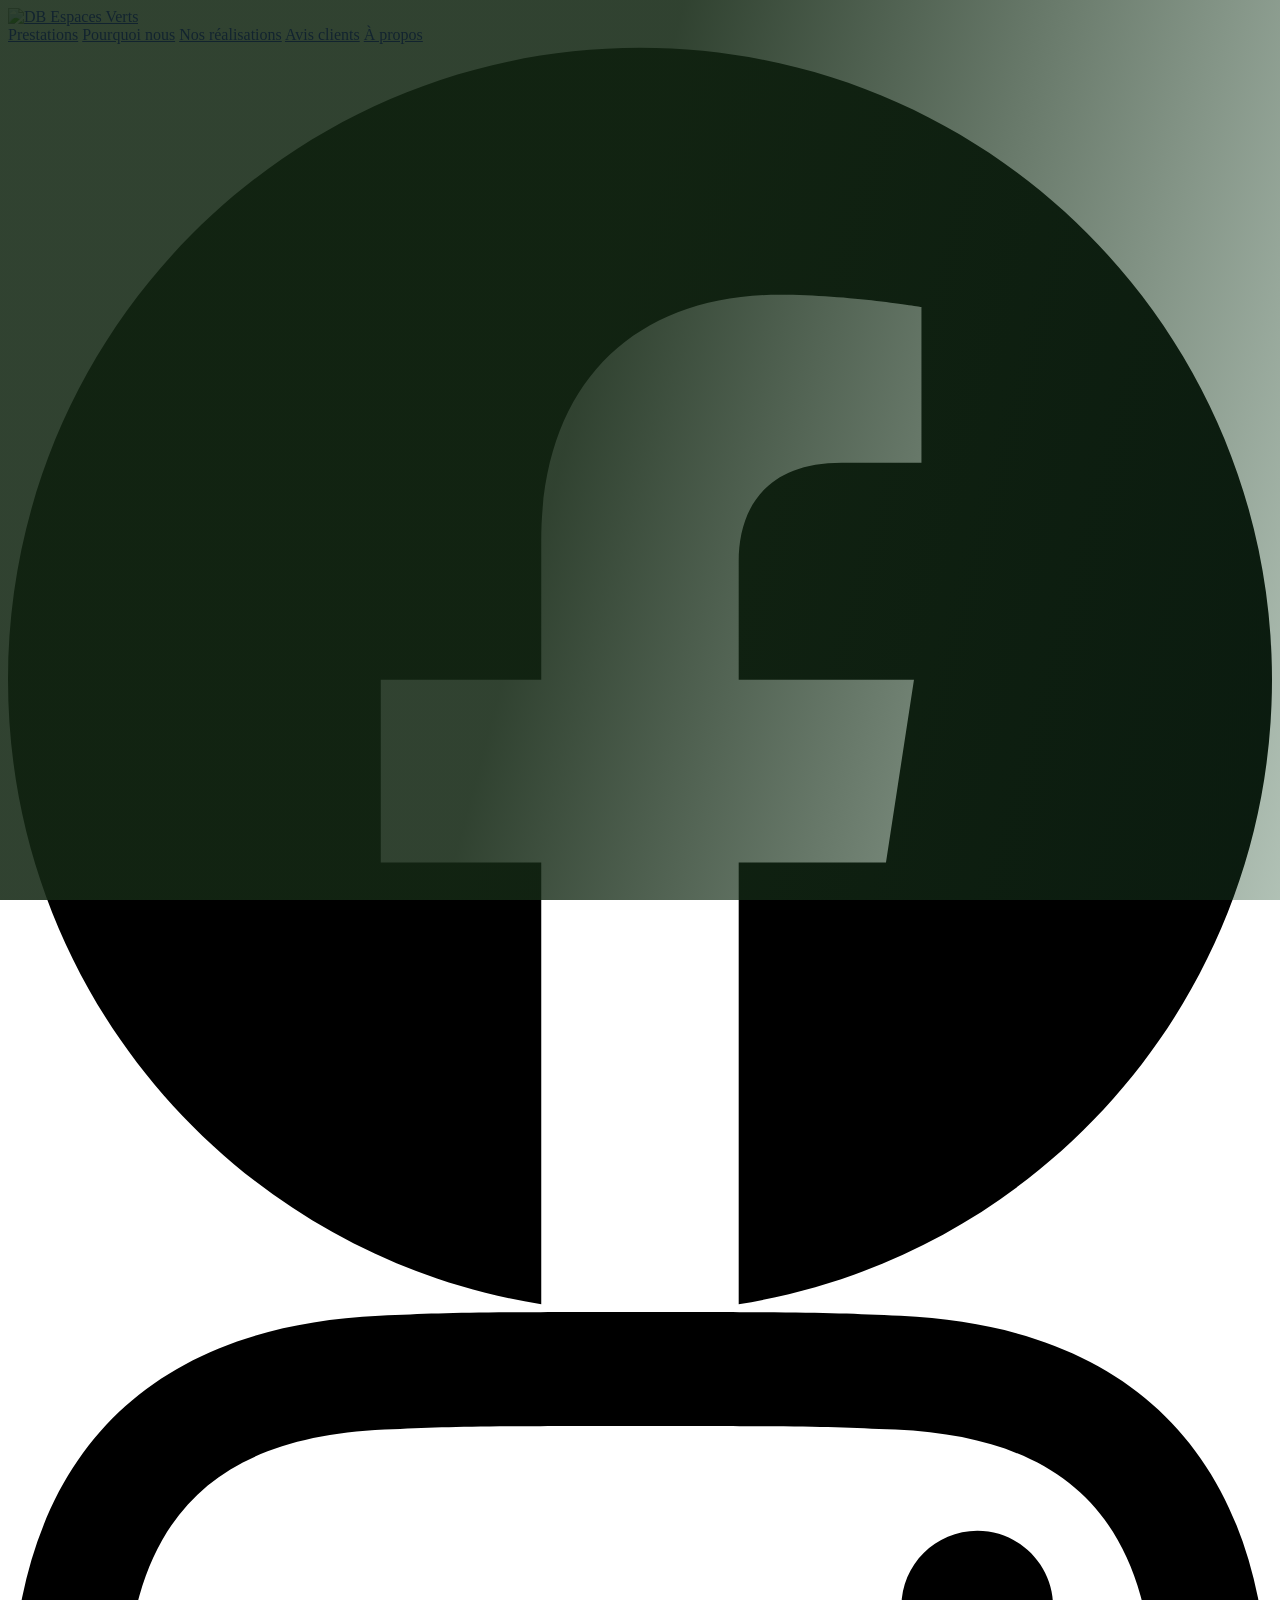
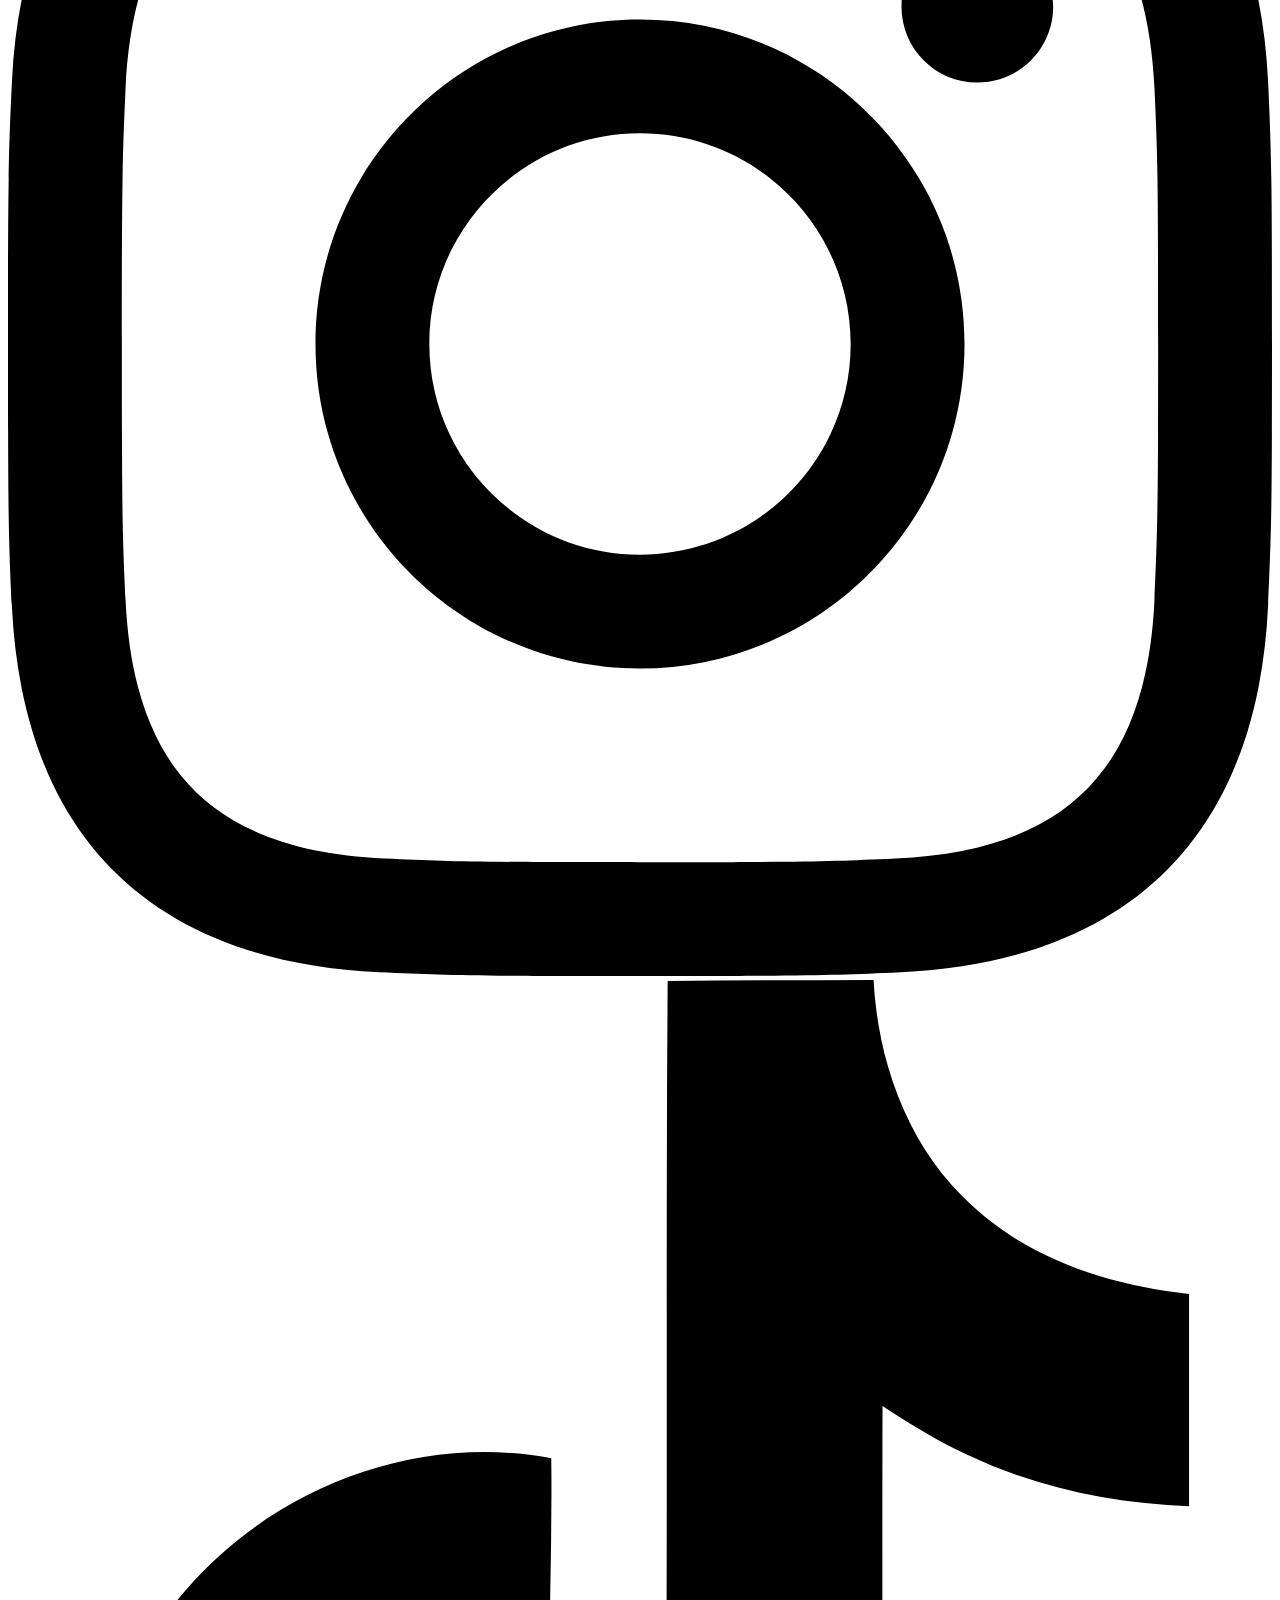
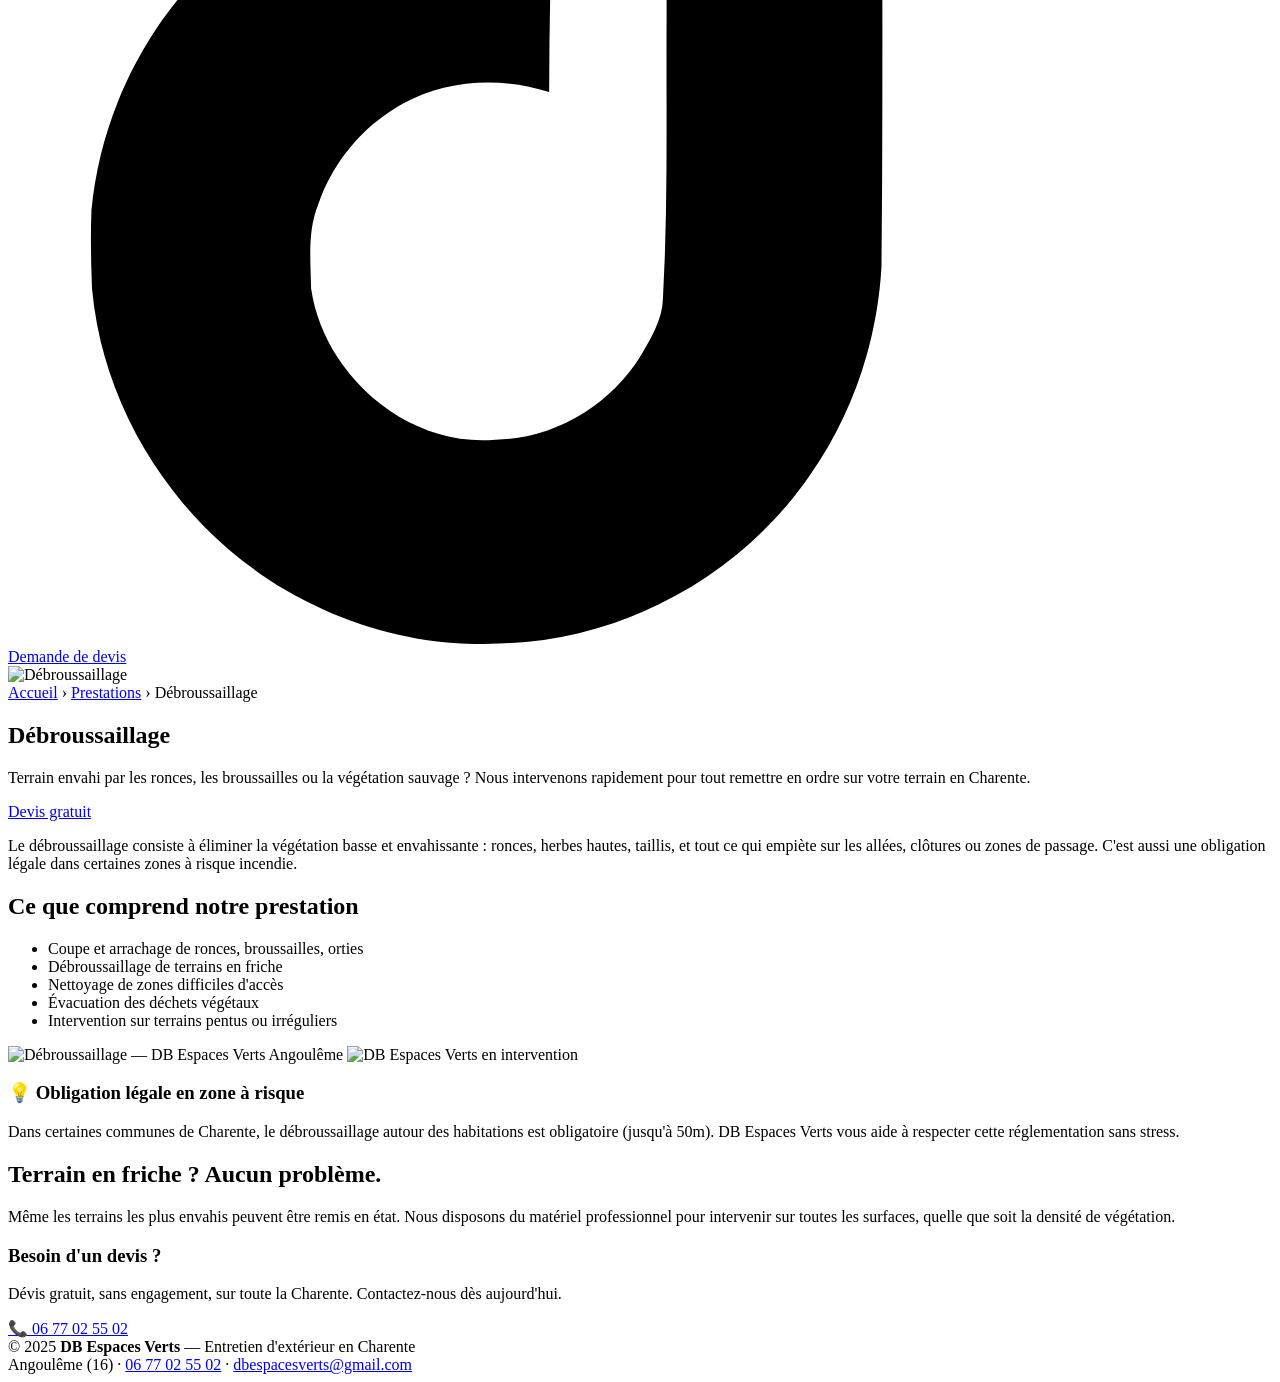
==== debroussaillage.html @ 5865d724 "Update debroussaillage.html" ====
<!DOCTYPE html>
<html lang="fr">
<head>
<meta charset="UTF-8">
<meta name="viewport" content="width=device-width, initial-scale=1.0">
<title>Débroussaillage — DB Espaces Verts Angoulême Charente</title>
<meta name="description" content="Débroussaillage à Angoulême et en Charente par DB Espaces Verts. Élimination de broussailles, ronces et végétation envahissante. Devis gratuit.">
<link href="https://fonts.googleapis.com/css2?family=Montserrat:wght@400;500;600;700;800&family=Lora:ital,wght@0,400;1,400&display=swap" rel="stylesheet">
<link rel="stylesheet" href="style.css">
</head>
<body>
<nav>
  <a class="nav-logo" href="index.html"><img src="logo horizontal db.png" alt="DB Espaces Verts"></a>
  <div class="nav-center">
    <a href="index.html#prestations" class="active">Prestations</a>
    <a href="index.html#pourquoi">Pourquoi nous</a>
    <a href="index.html#realisations">Nos réalisations</a>
    <a href="index.html#avis">Avis clients</a>
    <a href="index.html#apropos">À propos</a>
  </div>
  <div class="nav-right">
    <div class="nav-social">
      <a href="https://www.facebook.com/61578576101390/" target="_blank"><svg viewBox="0 0 24 24"><path d="M24 12.073c0-6.627-5.373-12-12-12s-12 5.373-12 12c0 5.99 4.388 10.954 10.125 11.854v-8.385H7.078v-3.47h3.047V9.43c0-3.007 1.792-4.669 4.533-4.669 1.312 0 2.686.235 2.686.235v2.953H15.83c-1.491 0-1.956.925-1.956 1.874v2.25h3.328l-.532 3.47h-2.796v8.385C19.612 23.027 24 18.062 24 12.073z"/></svg></a>
      <a href="https://www.instagram.com/dbespacesverts/" target="_blank"><svg viewBox="0 0 24 24"><path d="M12 2.163c3.204 0 3.584.012 4.85.07 3.252.148 4.771 1.691 4.919 4.919.058 1.265.069 1.645.069 4.849 0 3.205-.012 3.584-.069 4.849-.149 3.225-1.664 4.771-4.919 4.919-1.266.058-1.644.07-4.85.07-3.204 0-3.584-.012-4.849-.07-3.26-.149-4.771-1.699-4.919-4.92-.058-1.265-.07-1.644-.07-4.849 0-3.204.013-3.583.07-4.849.149-3.227 1.664-4.771 4.919-4.919 1.266-.057 1.645-.069 4.849-.069zm0-2.163c-3.259 0-3.667.014-4.947.072-4.358.2-6.78 2.618-6.98 6.98-.059 1.281-.073 1.689-.073 4.948 0 3.259.014 3.668.072 4.948.2 4.358 2.618 6.78 6.98 6.98 1.281.058 1.689.072 4.948.072 3.259 0 3.668-.014 4.948-.072 4.354-.2 6.782-2.618 6.979-6.98.059-1.28.073-1.689.073-4.948 0-3.259-.014-3.667-.072-4.947-.196-4.354-2.617-6.78-6.979-6.98-1.281-.059-1.69-.073-4.949-.073zm0 5.838c-3.403 0-6.162 2.759-6.162 6.162s2.759 6.163 6.162 6.163 6.162-2.759 6.162-6.163c0-3.403-2.759-6.162-6.162-6.162zm0 10.162c-2.209 0-4-1.79-4-4 0-2.209 1.791-4 4-4s4 1.791 4 4c0 2.21-1.791 4-4 4zm6.406-11.845c-.796 0-1.441.645-1.441 1.44s.645 1.44 1.441 1.44c.795 0 1.439-.645 1.439-1.44s-.644-1.44-1.439-1.44z"/></svg></a>
      <a href="https://www.tiktok.com/@dbespacesverts" target="_blank"><svg viewBox="0 0 24 24"><path d="M12.525.02c1.31-.02 2.61-.01 3.91-.02.08 1.53.63 3.09 1.75 4.17 1.12 1.11 2.7 1.62 4.24 1.79v4.03c-1.44-.05-2.89-.35-4.2-.97-.57-.26-1.1-.59-1.62-.93-.01 2.92.01 5.84-.02 8.75-.08 1.4-.54 2.79-1.35 3.94-1.31 1.92-3.58 3.17-5.91 3.21-1.43.08-2.86-.31-4.08-1.03-2.02-1.19-3.44-3.37-3.65-5.71-.02-.5-.03-1-.01-1.49.18-1.9 1.12-3.72 2.58-4.96 1.66-1.44 3.98-2.13 6.15-1.72.02 1.48-.04 2.96-.04 4.44-.99-.32-2.15-.23-3.02.37-.63.41-1.11 1.04-1.36 1.75-.21.51-.15 1.07-.14 1.61.24 1.64 1.82 3.02 3.5 2.87 1.12-.01 2.19-.66 2.77-1.61.19-.33.4-.67.41-1.06.1-1.79.06-3.57.07-5.36.01-4.03-.01-8.05.02-12.07z"/></svg></a>
    </div>
    <a class="btn-devis" href="index.html#contact">Demande de devis</a>
  </div>
</nav>

<section class="prestation-hero">
  <img class="hero-img" src="photo-debroussaillage.png" alt="Débroussaillage">
  <div class="hero-overlay" style="position:absolute;inset:0;z-index:0;background:linear-gradient(105deg,rgba(20,40,20,0.88) 45%,rgba(30,77,43,0.35) 100%);"></div>
  <div class="prestation-hero-content">
    <div class="breadcrumb"><a href="index.html">Accueil</a> › <a href="index.html#prestations">Prestations</a> › Débroussaillage</div>
    <h1>Débroussaillage</h1>
    <p>Terrain envahi par les ronces, les broussailles ou la végétation sauvage ? Nous intervenons rapidement pour tout remettre en ordre sur votre terrain en Charente.</p>
    <a class="btn-primary" href="index.html#contact">Devis gratuit</a>
  </div>
</section>
<div class="prestation-content">
  <p>Le débroussaillage consiste à éliminer la végétation basse et envahissante : ronces, herbes hautes, taillis, et tout ce qui empiète sur les allées, clôtures ou zones de passage. C'est aussi une obligation légale dans certaines zones à risque incendie.</p>
  <h2>Ce que comprend notre prestation</h2>
  <ul>
<li>Coupe et arrachage de ronces, broussailles, orties</li>
<li>Débroussaillage de terrains en friche</li>
<li>Nettoyage de zones difficiles d'accès</li>
<li>Évacuation des déchets végétaux</li>
<li>Intervention sur terrains pentus ou irréguliers</li>
  </ul>
  <div class="prestation-photos">
    <img src="photo-debroussaillage.png" alt="Débroussaillage — DB Espaces Verts Angoulême">
    <img src="photo-profil.png" alt="DB Espaces Verts en intervention">
  </div>
  <div class="tips-box">
    <h3>💡 Obligation légale en zone à risque</h3>
    <p>Dans certaines communes de Charente, le débroussaillage autour des habitations est obligatoire (jusqu'à 50m). DB Espaces Verts vous aide à respecter cette réglementation sans stress.</p>
  </div>
  <h2>Terrain en friche ? Aucun problème.</h2>
  <p>Même les terrains les plus envahis peuvent être remis en état. Nous disposons du matériel professionnel pour intervenir sur toutes les surfaces, quelle que soit la densité de végétation.</p>
  <div class="cta-box">
    <h3>Besoin d'un devis ?</h3>
    <p>Dévis gratuit, sans engagement, sur toute la Charente. Contactez-nous dès aujourd'hui.</p>
    <a class="btn-beige" href="tel:0677025502">📞 06 77 02 55 02</a>
  </div>
</div>
<footer>
  <div>© 2025 <strong>DB Espaces Verts</strong> — Entretien d'extérieur en Charente</div>
  <div>Angoulême (16) · <a href="tel:0677025502">06 77 02 55 02</a> · <a href="mailto:dbespacesverts@gmail.com">dbespacesverts@gmail.com</a></div>
</footer>
</body>
</html>
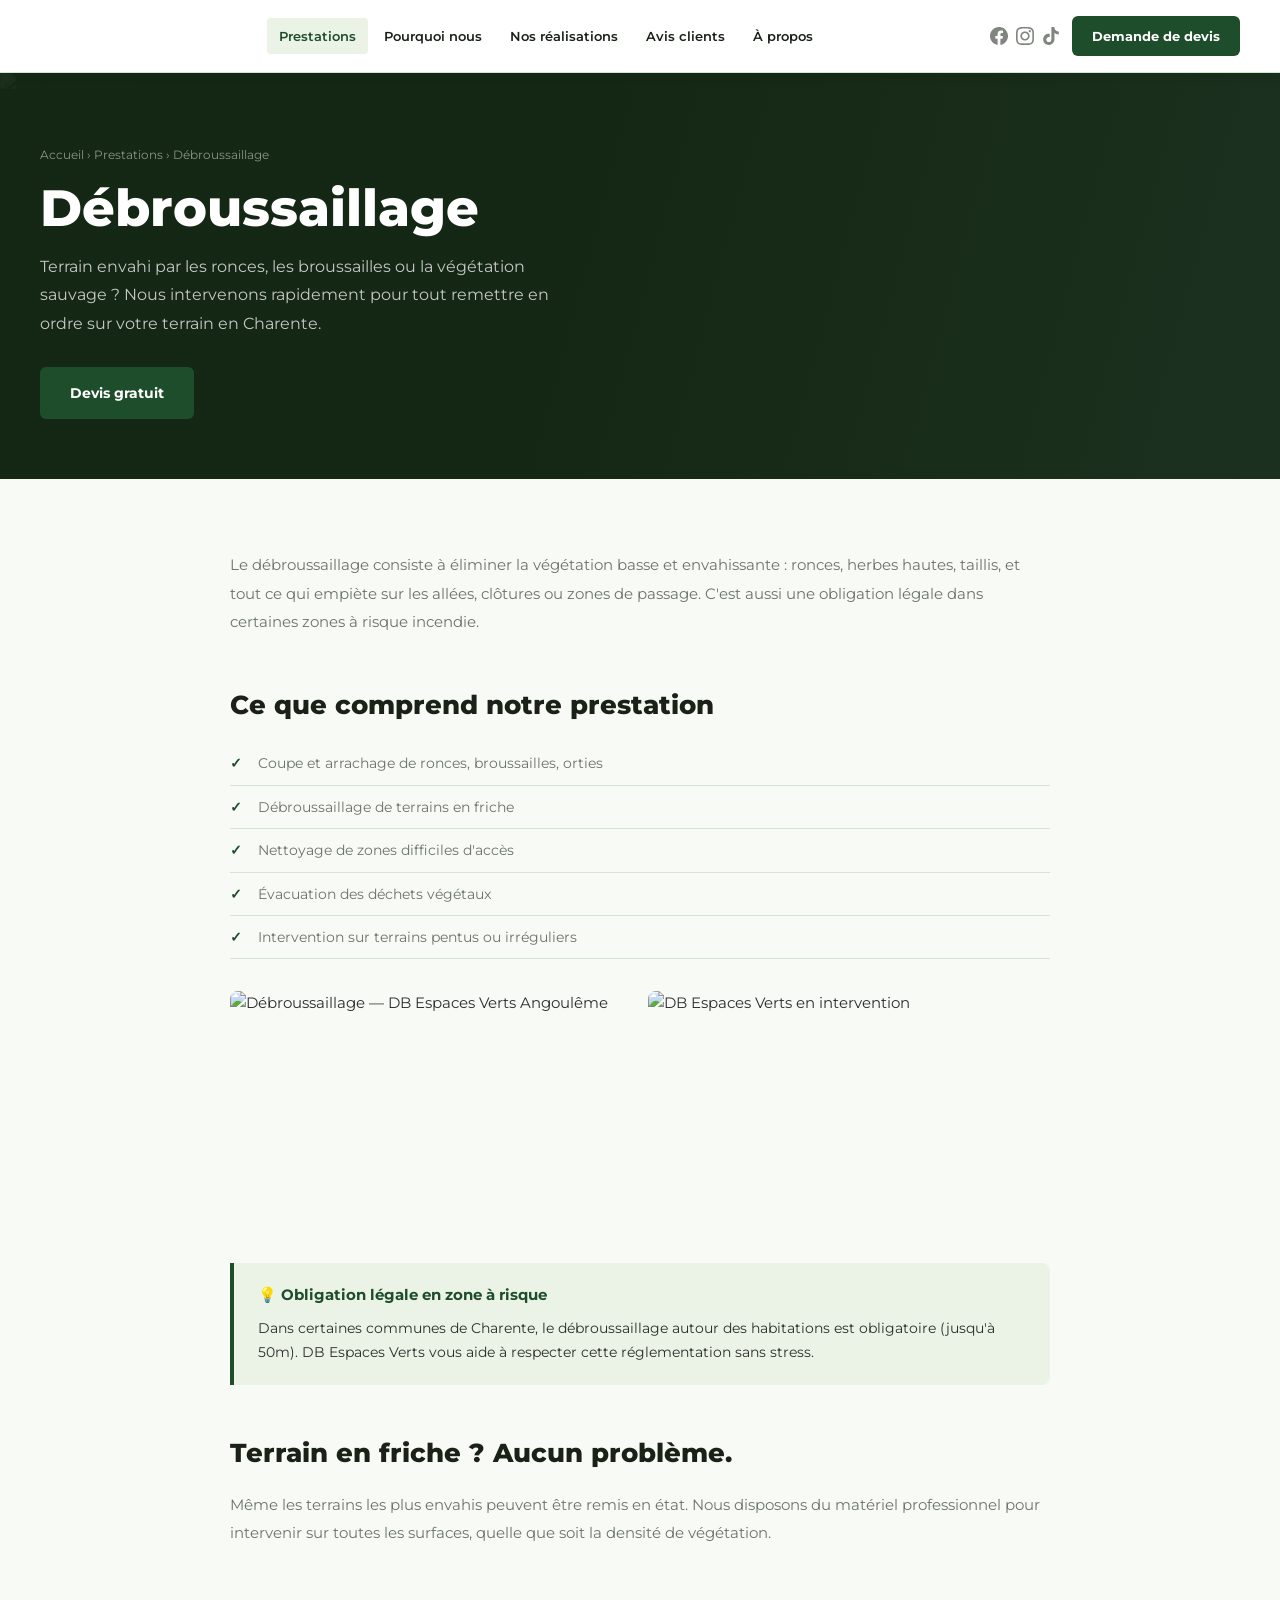
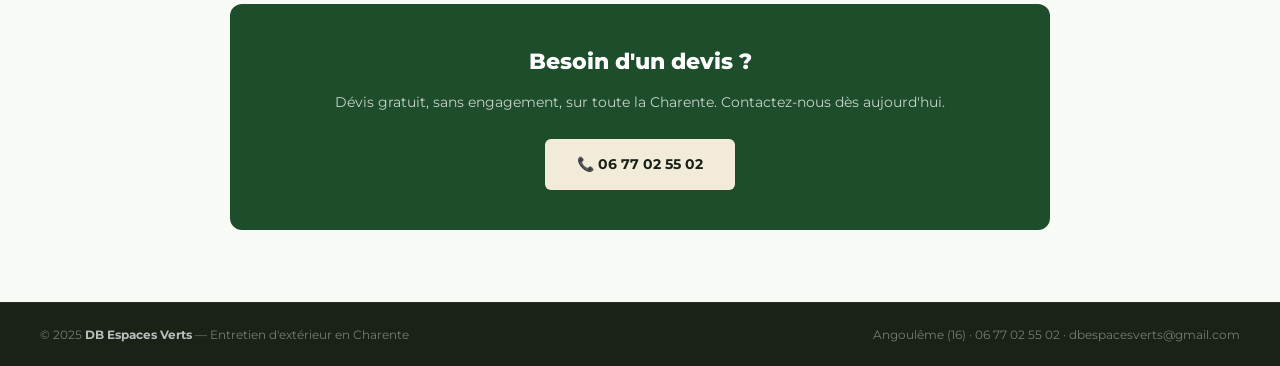
==== commit e912c51c: "Add files via upload" ====
--- a/debroussaillage.html
+++ b/debroussaillage.html
@@ -10,7 +10,7 @@
 </head>
 <body>
 <nav>
-  <a class="nav-logo" href="index.html"><img src="logo horizontal db.png" alt="DB Espaces Verts"></a>
+  <a class="nav-logo" href="index.html"><img src="logo.png" alt="DB Espaces Verts"></a>
   <div class="nav-center">
     <a href="index.html#prestations" class="active">Prestations</a>
     <a href="index.html#pourquoi">Pourquoi nous</a>
@@ -69,4 +69,4 @@
   <div>Angoulême (16) · <a href="tel:0677025502">06 77 02 55 02</a> · <a href="mailto:dbespacesverts@gmail.com">dbespacesverts@gmail.com</a></div>
 </footer>
 </body>
-</html>
+</html>
--- a/style.css
+++ b/style.css
@@ -0,0 +1,221 @@
+*, *::before, *::after { box-sizing: border-box; margin: 0; padding: 0; }
+:root {
+  --green: #1E4D2B; --green-light: #2D6A3F; --green-pale: #EAF3E5;
+  --beige: #F2EBD9; --beige-dark: #D9CDB8; --dark: #1A2218;
+  --text: #2E2E2E; --muted: #6B7568; --white: #FFFFFF; --cream: #F8FAF6; --border: #D6E5D0;
+}
+html { scroll-behavior: smooth; }
+body { font-family: 'Montserrat', sans-serif; background: var(--cream); color: var(--text); font-size: 15px; line-height: 1.6; }
+
+/* NAV */
+nav { position: sticky; top: 0; z-index: 100; background: var(--white); display: flex; justify-content: space-between; align-items: center; padding: 10px 40px; box-shadow: 0 2px 12px rgba(0,0,0,0.08); border-bottom: 1px solid var(--border); }
+.nav-logo img { height: 52px; width: auto; display: block; }
+.nav-center { display: flex; align-items: center; gap: 4px; }
+.nav-center a { text-decoration: none; color: var(--dark); font-size: 13px; font-weight: 600; padding: 8px 12px; border-radius: 4px; transition: background 0.2s, color 0.2s; white-space: nowrap; }
+.nav-center a:hover, .nav-center a.active { background: var(--green-pale); color: var(--green); }
+.nav-right { display: flex; align-items: center; gap: 12px; }
+.nav-social { display: flex; gap: 8px; align-items: center; }
+.nav-social a { color: var(--dark); opacity: 0.55; transition: opacity 0.2s; display: flex; align-items: center; }
+.nav-social a:hover { opacity: 1; }
+.nav-social svg { width: 18px; height: 18px; fill: currentColor; }
+.nav-search { background: none; border: none; cursor: pointer; color: var(--dark); opacity: 0.55; transition: opacity 0.2s; display: flex; align-items: center; padding: 4px; }
+.nav-search:hover { opacity: 1; }
+.btn-devis { background: var(--green); color: var(--white); padding: 10px 20px; border-radius: 6px; font-size: 13px; font-weight: 700; text-decoration: none; transition: background 0.2s; white-space: nowrap; }
+.btn-devis:hover { background: var(--green-light); }
+
+/* MENU MOBILE */
+.nav-mobile-toggle { display: none; background: none; border: none; cursor: pointer; padding: 6px; color: var(--dark); }
+.nav-mobile-toggle svg { width: 24px; height: 24px; }
+.nav-mobile-menu { display: none; position: fixed; top: 72px; left: 0; right: 0; background: var(--white); z-index: 99; border-bottom: 1px solid var(--border); box-shadow: 0 8px 24px rgba(0,0,0,0.1); flex-direction: column; padding: 12px 20px 20px; gap: 4px; }
+.nav-mobile-menu.open { display: flex; }
+.nav-mobile-menu a { text-decoration: none; color: var(--dark); font-size: 15px; font-weight: 600; padding: 12px 16px; border-radius: 6px; transition: background 0.2s; }
+.nav-mobile-menu a:hover { background: var(--green-pale); color: var(--green); }
+.nav-mobile-menu .btn-devis { margin-top: 8px; text-align: center; justify-content: center; }
+.nav-mobile-social { display: flex; gap: 16px; padding: 12px 16px 4px; }
+.nav-mobile-social a { color: var(--dark); opacity: 0.6; }
+.nav-mobile-social svg { width: 22px; height: 22px; fill: currentColor; }
+
+/* SEARCH */
+.search-overlay { display: none; position: fixed; inset: 0; background: rgba(0,0,0,0.5); z-index: 200; align-items: flex-start; justify-content: center; padding-top: 80px; }
+.search-overlay.open { display: flex; }
+.search-box { background: var(--white); border-radius: 12px; padding: 20px; width: 100%; max-width: 560px; display: flex; gap: 10px; align-items: center; }
+.search-box input { flex: 1; border: 1px solid var(--border); border-radius: 6px; padding: 12px 16px; font-size: 15px; font-family: 'Montserrat', sans-serif; outline: none; }
+.search-box input:focus { border-color: var(--green); }
+.search-box button { background: var(--green); color: var(--white); border: none; border-radius: 6px; padding: 12px 20px; font-size: 14px; font-weight: 700; cursor: pointer; font-family: 'Montserrat', sans-serif; }
+
+/* HERO */
+.hero { position: relative; min-height: 88vh; display: flex; align-items: center; overflow: hidden; }
+.hero-bg { position: absolute; inset: 0; z-index: 0; background: var(--dark); }
+.hero-bg img { width: 100%; height: 100%; object-fit: cover; opacity: 0.5; }
+.hero-overlay { position: absolute; inset: 0; z-index: 1; background: linear-gradient(105deg, rgba(20,40,20,0.92) 42%, rgba(30,77,43,0.4) 100%); }
+.hero-content { position: relative; z-index: 2; padding: 80px 40px 110px; max-width: 700px; }
+.hero-badge { display: inline-flex; align-items: center; gap: 8px; background: rgba(242,235,217,0.15); border: 1px solid var(--beige); color: var(--beige); font-size: 12px; font-weight: 600; padding: 6px 14px; border-radius: 20px; margin-bottom: 24px; letter-spacing: 0.5px; text-transform: uppercase; }
+.hero h1 { font-size: clamp(36px, 5vw, 62px); font-weight: 800; color: var(--white); line-height: 1.1; margin-bottom: 20px; }
+.hero h1 em { font-style: italic; font-family: 'Lora', serif; color: var(--beige); font-weight: 400; }
+.hero-sub { color: rgba(255,255,255,0.8); font-size: 16px; line-height: 1.85; margin-bottom: 36px; max-width: 520px; }
+.hero-btns { display: flex; gap: 14px; flex-wrap: wrap; }
+.btn-primary { display: inline-flex; align-items: center; gap: 8px; background: var(--green); color: var(--white); padding: 15px 30px; border-radius: 6px; font-size: 14px; font-weight: 700; text-decoration: none; transition: background 0.15s, transform 0.15s; }
+.btn-primary:hover { background: var(--green-light); transform: translateY(-2px); }
+.btn-outline-white { display: inline-flex; align-items: center; gap: 8px; border: 2px solid rgba(255,255,255,0.5); color: var(--white); padding: 13px 28px; border-radius: 6px; font-size: 14px; font-weight: 600; text-decoration: none; transition: border-color 0.2s, background 0.2s; }
+.btn-outline-white:hover { border-color: var(--white); background: rgba(255,255,255,0.08); }
+
+/* HERO STATS — une seule ligne, centrée, bords arrondis en haut */
+.hero-stats { position: absolute; bottom: 0; left: 50%; transform: translateX(-50%); z-index: 2; display: flex; background: var(--green); border-radius: 16px 16px 0 0; overflow: hidden; white-space: nowrap; }
+.hero-stat { padding: 16px 28px; text-align: center; border-right: 1px solid rgba(255,255,255,0.15); }
+.hero-stat:last-child { border-right: none; }
+.stat-num { font-size: 18px; font-weight: 800; color: var(--beige); }
+.stat-label { font-size: 10px; color: rgba(255,255,255,0.75); font-weight: 500; margin-top: 2px; }
+
+/* SECTIONS */
+.section { padding: 80px 40px; }
+.section-tag { font-size: 11px; letter-spacing: 2.5px; text-transform: uppercase; color: var(--green-light); font-weight: 600; margin-bottom: 10px; }
+.section-title { font-size: clamp(26px, 3vw, 40px); font-weight: 800; color: var(--dark); margin-bottom: 16px; line-height: 1.2; }
+.section-title em { font-style: italic; font-family: 'Lora', serif; color: var(--green); font-weight: 400; }
+.section-sub { color: var(--muted); font-size: 15px; max-width: 560px; line-height: 1.85; margin-bottom: 48px; }
+
+/* PRESTATIONS */
+.prestations-grid { display: grid; grid-template-columns: repeat(4, 1fr); gap: 20px; }
+.prestation-card { background: var(--white); border: 1px solid var(--border); border-radius: 10px; overflow: hidden; transition: transform 0.2s, box-shadow 0.2s; text-decoration: none; color: inherit; display: block; }
+.prestation-card:hover { transform: translateY(-5px); box-shadow: 0 14px 36px rgba(30,77,43,0.13); }
+.prestation-img { width: 100%; height: 165px; object-fit: cover; display: block; }
+.prestation-body { padding: 18px 16px 20px; }
+.prestation-num { font-size: 10px; letter-spacing: 2px; color: var(--green-light); font-weight: 600; text-transform: uppercase; margin-bottom: 6px; }
+.prestation-name { font-size: 15px; font-weight: 700; color: var(--dark); margin-bottom: 6px; }
+.prestation-desc { font-size: 12px; color: var(--muted); line-height: 1.6; margin-bottom: 12px; }
+.prestation-link { font-size: 12px; font-weight: 700; color: var(--green); display: flex; align-items: center; gap: 4px; }
+
+/* POURQUOI — emoji sur le côté du titre */
+.pourquoi-section { background: var(--dark); padding: 72px 40px; }
+.pourquoi-grid { display: grid; grid-template-columns: repeat(3, 1fr); gap: 16px; margin-top: 40px; }
+.pourquoi-card { background: rgba(255,255,255,0.05); border: 1px solid rgba(255,255,255,0.1); border-radius: 10px; padding: 20px 20px; transition: background 0.2s; }
+.pourquoi-card:hover { background: rgba(255,255,255,0.09); }
+.pourquoi-header { display: flex; align-items: center; gap: 12px; margin-bottom: 10px; }
+.pourquoi-icon { font-size: 22px; flex-shrink: 0; }
+.pourquoi-title { font-size: 15px; font-weight: 700; color: var(--beige); }
+.pourquoi-text { font-size: 13px; color: rgba(255,255,255,0.6); line-height: 1.6; padding-left: 34px; }
+
+/* AVANT/APRES */
+.avantapres-section { padding: 80px 40px; }
+.avantapres-grid { display: grid; grid-template-columns: repeat(4, 1fr); gap: 10px; border-radius: 10px; overflow: hidden; }
+.aa-item { position: relative; overflow: hidden; }
+.aa-item img { width: 100%; height: 280px; object-fit: cover; display: block; transition: transform 0.4s; }
+.aa-item:hover img { transform: scale(1.04); }
+.aa-label { position: absolute; top: 12px; left: 12px; background: rgba(30,77,43,0.88); color: var(--white); font-size: 11px; font-weight: 700; padding: 4px 10px; border-radius: 20px; letter-spacing: 1px; text-transform: uppercase; }
+.aa-label.apres { background: rgba(242,235,217,0.92); color: var(--dark); }
+.avantapres-cta { text-align: center; margin-top: 32px; }
+.btn-outline-green { display: inline-flex; align-items: center; gap: 8px; border: 2px solid var(--green); color: var(--green); padding: 13px 28px; border-radius: 6px; font-size: 14px; font-weight: 700; text-decoration: none; transition: background 0.2s, color 0.2s; }
+.btn-outline-green:hover { background: var(--green); color: var(--white); }
+
+/* AVIS */
+.avis-section { background: var(--green-pale); padding: 80px 40px; }
+.avis-grid { display: grid; grid-template-columns: repeat(3, 1fr); gap: 20px; margin-top: 48px; }
+.avis-card { background: var(--white); border-radius: 10px; padding: 28px 24px; box-shadow: 0 4px 16px rgba(30,77,43,0.07); }
+.avis-stars { color: #F5A623; font-size: 16px; margin-bottom: 12px; }
+.avis-text { font-size: 14px; color: var(--text); line-height: 1.7; font-style: italic; margin-bottom: 16px; }
+.avis-author { font-size: 13px; font-weight: 700; color: var(--green); }
+
+/* A PROPOS */
+.apropos-section { padding: 80px 40px; display: grid; grid-template-columns: 1fr 1fr; gap: 72px; align-items: center; }
+.apropos-img { width: 100%; border-radius: 12px; object-fit: cover; height: 440px; display: block; }
+.apropos-right h2 { font-size: 32px; font-weight: 800; color: var(--dark); margin-bottom: 20px; line-height: 1.2; }
+.apropos-right h2 em { font-style: italic; font-family: 'Lora', serif; color: var(--green); font-weight: 400; }
+.apropos-right p { font-size: 15px; color: var(--muted); line-height: 1.9; margin-bottom: 16px; }
+
+/* CONTACT */
+.contact-section { display: grid; grid-template-columns: 1fr 1fr; }
+.contact-left { background: var(--green-pale); padding: 72px 48px; }
+.contact-right { background: var(--beige); padding: 72px 48px; display: flex; flex-direction: column; justify-content: center; }
+.contact-left h2 { font-size: 30px; font-weight: 800; color: var(--dark); margin-bottom: 36px; }
+.contact-left h2 em { font-style: italic; font-family: 'Lora', serif; color: var(--green); font-weight: 400; }
+.contact-item { display: flex; align-items: flex-start; gap: 14px; margin-bottom: 24px; }
+.contact-icon { font-size: 20px; flex-shrink: 0; margin-top: 2px; }
+.contact-label { font-size: 10px; font-weight: 600; letter-spacing: 1.5px; text-transform: uppercase; color: var(--muted); margin-bottom: 3px; }
+.contact-value { font-size: 15px; font-weight: 600; color: var(--dark); }
+.contact-value a { color: var(--dark); text-decoration: none; }
+.contact-value a:hover { color: var(--green); }
+.contact-right h3 { font-size: 26px; font-weight: 800; color: var(--dark); margin-bottom: 14px; line-height: 1.25; }
+.contact-right p { font-size: 14px; color: rgba(26,34,24,0.65); margin-bottom: 16px; line-height: 1.7; }
+.btn-green { display: inline-flex; align-items: center; gap: 8px; background: var(--green); color: var(--white); padding: 15px 32px; border-radius: 6px; font-size: 14px; font-weight: 700; text-decoration: none; margin-top: 8px; transition: background 0.2s, transform 0.15s; }
+.btn-green:hover { background: var(--green-light); transform: translateY(-2px); }
+
+/* FOOTER */
+footer { background: var(--dark); color: rgba(255,255,255,0.4); display: flex; justify-content: space-between; align-items: center; padding: 22px 40px; font-size: 12px; flex-wrap: wrap; gap: 10px; border-top: 1px solid rgba(255,255,255,0.06); }
+footer strong { color: rgba(255,255,255,0.7); }
+footer a { color: rgba(255,255,255,0.4); text-decoration: none; }
+footer a:hover { color: rgba(255,255,255,0.7); }
+
+/* PAGES PRESTATIONS */
+.prestation-hero { background: var(--dark); padding: 72px 40px 60px; position: relative; overflow: hidden; min-height: 320px; display: flex; align-items: center; }
+.prestation-hero img.hero-img { position: absolute; inset: 0; width: 100%; height: 100%; object-fit: cover; opacity: 0.35; }
+.prestation-hero-content { position: relative; z-index: 1; max-width: 680px; }
+.breadcrumb { font-size: 12px; color: rgba(255,255,255,0.5); margin-bottom: 16px; }
+.breadcrumb a { color: rgba(255,255,255,0.5); text-decoration: none; }
+.breadcrumb a:hover { color: var(--white); }
+.prestation-hero-content h1 { font-size: clamp(32px, 4vw, 52px); font-weight: 800; color: var(--white); line-height: 1.1; margin-bottom: 16px; }
+.prestation-hero-content p { color: rgba(255,255,255,0.75); font-size: 16px; line-height: 1.8; max-width: 520px; margin-bottom: 28px; }
+.prestation-content { padding: 72px 40px; max-width: 900px; margin: 0 auto; }
+.prestation-content h2 { font-size: 26px; font-weight: 800; color: var(--dark); margin: 48px 0 16px; }
+.prestation-content h2:first-child { margin-top: 0; }
+.prestation-content p { color: var(--muted); line-height: 1.9; margin-bottom: 16px; font-size: 15px; }
+.prestation-content ul { list-style: none; padding: 0; margin-bottom: 24px; }
+.prestation-content ul li { padding: 10px 0 10px 28px; position: relative; color: var(--muted); font-size: 14px; border-bottom: 1px solid var(--border); }
+.prestation-content ul li::before { content: '✓'; position: absolute; left: 0; color: var(--green); font-weight: 700; }
+.tips-box { background: var(--green-pale); border-left: 4px solid var(--green); border-radius: 0 8px 8px 0; padding: 20px 24px; margin: 32px 0; }
+.tips-box h3 { font-size: 15px; font-weight: 700; color: var(--green); margin-bottom: 10px; }
+.tips-box p { font-size: 14px; color: var(--text); line-height: 1.7; margin: 0; }
+.prestation-photos { display: grid; grid-template-columns: 1fr 1fr; gap: 16px; margin: 32px 0; }
+.prestation-photos img { width: 100%; border-radius: 8px; object-fit: cover; height: 240px; }
+.cta-box { background: var(--green); color: var(--white); border-radius: 12px; padding: 40px 32px; text-align: center; margin-top: 56px; }
+.cta-box h3 { font-size: 22px; font-weight: 800; margin-bottom: 10px; }
+.cta-box p { color: rgba(255,255,255,0.75); font-size: 14px; margin-bottom: 24px; }
+.btn-beige { background: var(--beige); color: var(--dark); padding: 14px 32px; border-radius: 6px; font-size: 14px; font-weight: 700; text-decoration: none; display: inline-flex; align-items: center; gap: 8px; transition: background 0.2s; }
+.btn-beige:hover { background: var(--beige-dark); }
+
+/* ANIMATIONS */
+@keyframes fadeUp { from { opacity:0; transform:translateY(24px); } to { opacity:1; transform:translateY(0); } }
+.hero-badge { animation: fadeUp 0.5s ease both; }
+.hero h1 { animation: fadeUp 0.6s 0.1s ease both; }
+.hero-sub { animation: fadeUp 0.6s 0.2s ease both; }
+.hero-btns { animation: fadeUp 0.6s 0.3s ease both; }
+
+/* RESPONSIVE TABLETTE */
+@media (max-width: 900px) {
+  nav { padding: 10px 18px; }
+  .nav-center { display: none; }
+  .nav-social { display: none; }
+  .nav-mobile-toggle { display: flex; }
+  .hero-content { padding: 60px 20px 100px; }
+  .hero-stats { left: 50%; transform: translateX(-50%); width: max-content; max-width: 96vw; }
+  .hero-stat { padding: 14px 16px; }
+  .stat-num { font-size: 15px; }
+  .stat-label { font-size: 9px; }
+  .section { padding: 52px 20px; }
+  .prestations-grid { grid-template-columns: 1fr 1fr; }
+  .pourquoi-grid { grid-template-columns: 1fr 1fr; }
+  .avantapres-grid { grid-template-columns: 1fr 1fr; }
+  .aa-item img { height: 200px; }
+  .avis-grid { grid-template-columns: 1fr; }
+  .apropos-section { grid-template-columns: 1fr; gap: 32px; padding: 52px 20px; }
+  .contact-section { grid-template-columns: 1fr; }
+  .contact-left, .contact-right { padding: 48px 24px; }
+  footer { padding: 18px; flex-direction: column; text-align: center; }
+  .prestation-photos { grid-template-columns: 1fr; }
+  .prestation-content { padding: 48px 20px; }
+  .prestation-hero { padding: 52px 20px 48px; }
+  .pourquoi-section { padding: 52px 20px; }
+}
+
+/* RESPONSIVE MOBILE */
+@media (max-width: 540px) {
+  .hero h1 { font-size: 28px; }
+  .hero-sub { font-size: 14px; }
+  .btn-primary, .btn-outline-white { padding: 12px 18px; font-size: 13px; }
+  .hero-stats { width: 100%; left: 0; transform: none; border-radius: 0; }
+  .hero-stat { padding: 12px 8px; flex: 1; }
+  .stat-num { font-size: 13px; }
+  .stat-label { font-size: 8px; }
+  .prestations-grid { grid-template-columns: 1fr 1fr; }
+  .pourquoi-grid { grid-template-columns: 1fr; }
+  .nav-logo img { height: 40px; }
+  .btn-devis { padding: 8px 14px; font-size: 12px; }
+}
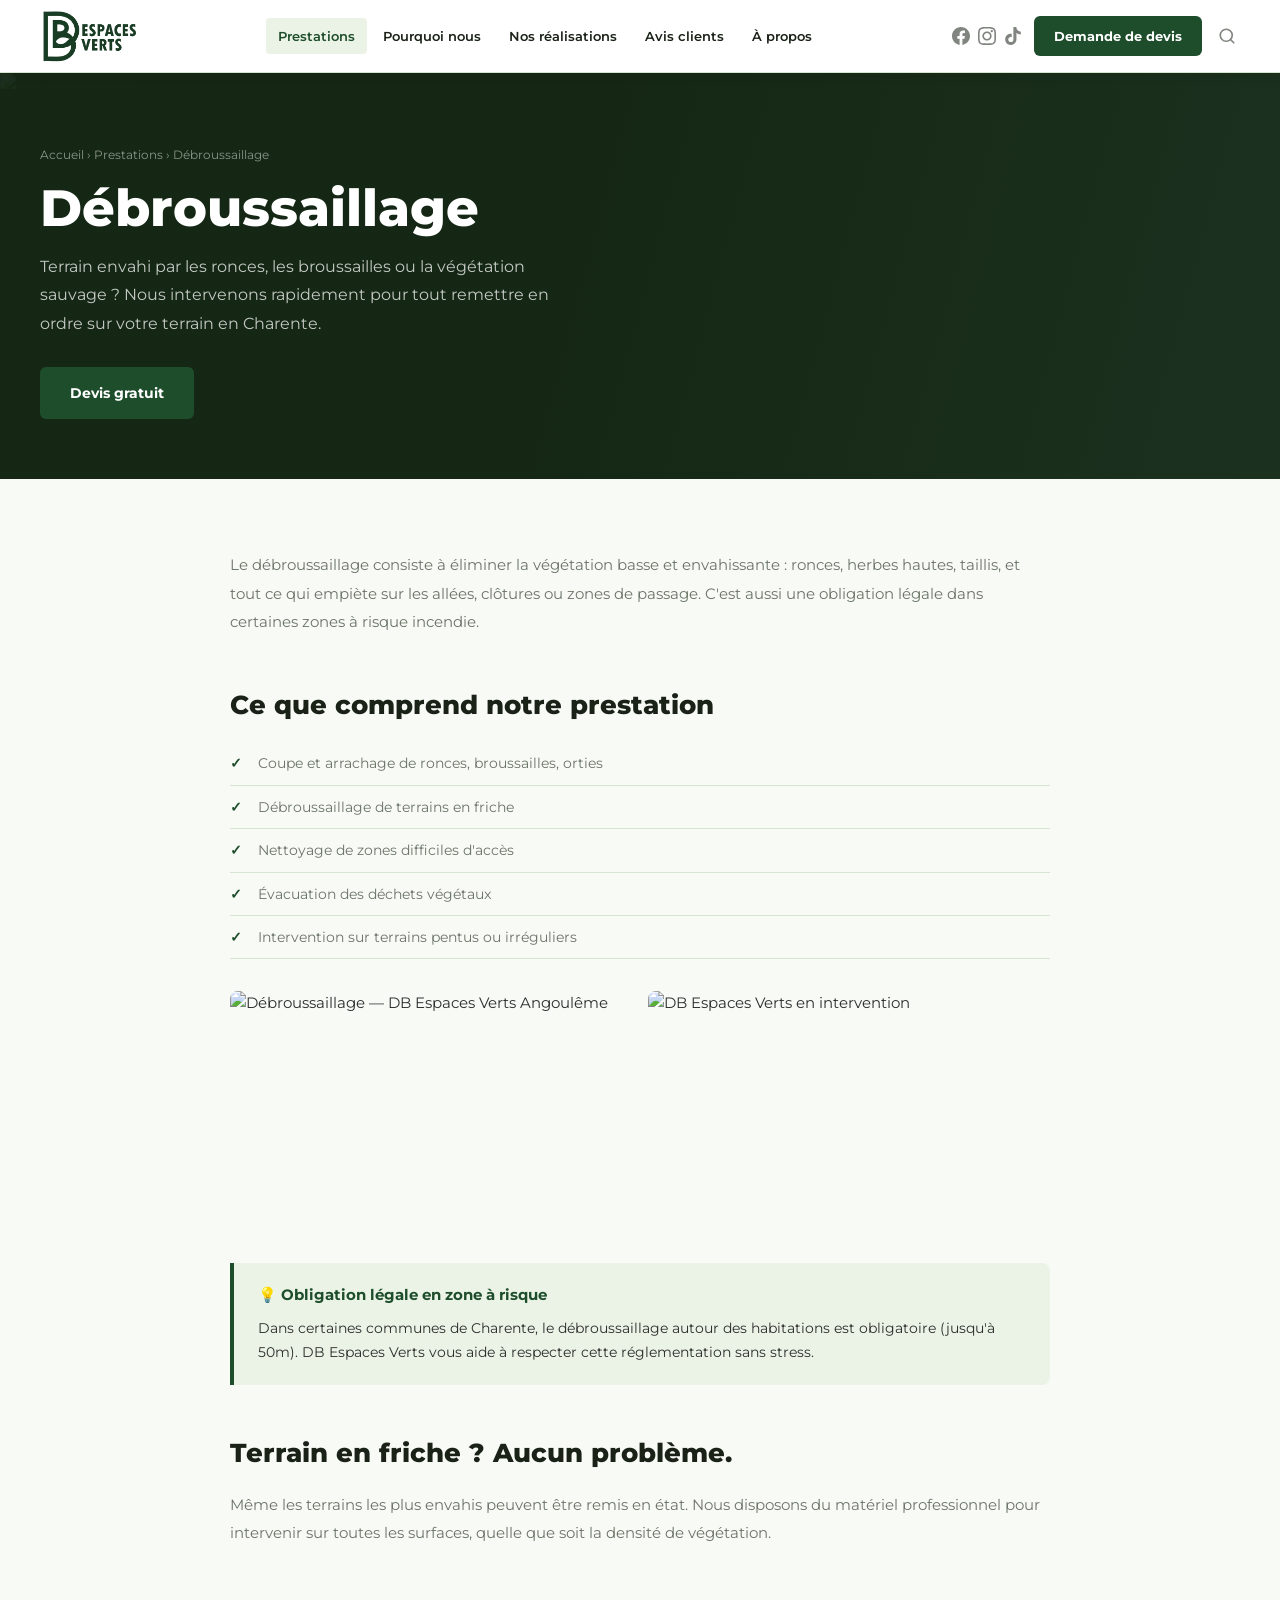
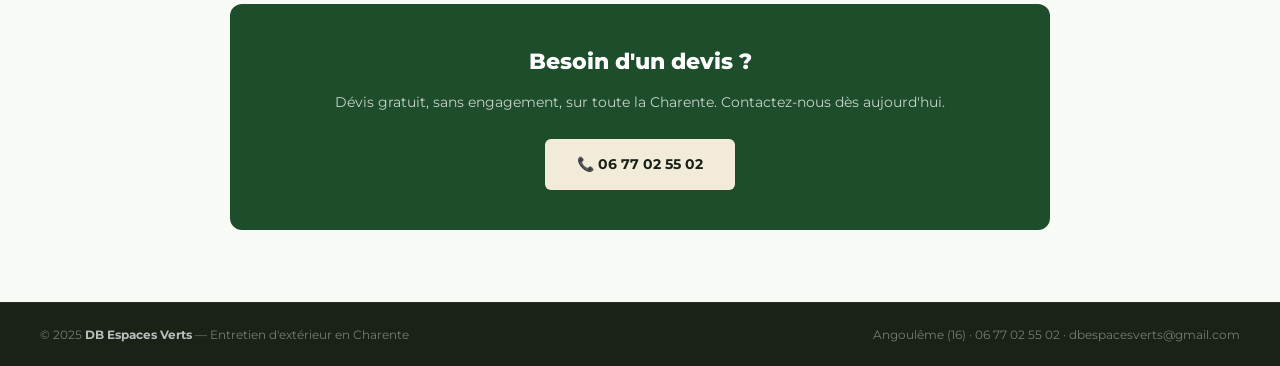
==== commit fbfa5be3: "Add files via upload" ====
--- a/debroussaillage.html
+++ b/debroussaillage.html
@@ -14,19 +14,33 @@
   <div class="nav-center">
     <a href="index.html#prestations" class="active">Prestations</a>
     <a href="index.html#pourquoi">Pourquoi nous</a>
-    <a href="index.html#realisations">Nos réalisations</a>
+    <a href="realisations.html">Nos réalisations</a>
     <a href="index.html#avis">Avis clients</a>
     <a href="index.html#apropos">À propos</a>
   </div>
   <div class="nav-right">
     <div class="nav-social">
-      <a href="https://www.facebook.com/61578576101390/" target="_blank"><svg viewBox="0 0 24 24"><path d="M24 12.073c0-6.627-5.373-12-12-12s-12 5.373-12 12c0 5.99 4.388 10.954 10.125 11.854v-8.385H7.078v-3.47h3.047V9.43c0-3.007 1.792-4.669 4.533-4.669 1.312 0 2.686.235 2.686.235v2.953H15.83c-1.491 0-1.956.925-1.956 1.874v2.25h3.328l-.532 3.47h-2.796v8.385C19.612 23.027 24 18.062 24 12.073z"/></svg></a>
-      <a href="https://www.instagram.com/dbespacesverts/" target="_blank"><svg viewBox="0 0 24 24"><path d="M12 2.163c3.204 0 3.584.012 4.85.07 3.252.148 4.771 1.691 4.919 4.919.058 1.265.069 1.645.069 4.849 0 3.205-.012 3.584-.069 4.849-.149 3.225-1.664 4.771-4.919 4.919-1.266.058-1.644.07-4.85.07-3.204 0-3.584-.012-4.849-.07-3.26-.149-4.771-1.699-4.919-4.92-.058-1.265-.07-1.644-.07-4.849 0-3.204.013-3.583.07-4.849.149-3.227 1.664-4.771 4.919-4.919 1.266-.057 1.645-.069 4.849-.069zm0-2.163c-3.259 0-3.667.014-4.947.072-4.358.2-6.78 2.618-6.98 6.98-.059 1.281-.073 1.689-.073 4.948 0 3.259.014 3.668.072 4.948.2 4.358 2.618 6.78 6.98 6.98 1.281.058 1.689.072 4.948.072 3.259 0 3.668-.014 4.948-.072 4.354-.2 6.782-2.618 6.979-6.98.059-1.28.073-1.689.073-4.948 0-3.259-.014-3.667-.072-4.947-.196-4.354-2.617-6.78-6.979-6.98-1.281-.059-1.69-.073-4.949-.073zm0 5.838c-3.403 0-6.162 2.759-6.162 6.162s2.759 6.163 6.162 6.163 6.162-2.759 6.162-6.163c0-3.403-2.759-6.162-6.162-6.162zm0 10.162c-2.209 0-4-1.79-4-4 0-2.209 1.791-4 4-4s4 1.791 4 4c0 2.21-1.791 4-4 4zm6.406-11.845c-.796 0-1.441.645-1.441 1.44s.645 1.44 1.441 1.44c.795 0 1.439-.645 1.439-1.44s-.644-1.44-1.439-1.44z"/></svg></a>
-      <a href="https://www.tiktok.com/@dbespacesverts" target="_blank"><svg viewBox="0 0 24 24"><path d="M12.525.02c1.31-.02 2.61-.01 3.91-.02.08 1.53.63 3.09 1.75 4.17 1.12 1.11 2.7 1.62 4.24 1.79v4.03c-1.44-.05-2.89-.35-4.2-.97-.57-.26-1.1-.59-1.62-.93-.01 2.92.01 5.84-.02 8.75-.08 1.4-.54 2.79-1.35 3.94-1.31 1.92-3.58 3.17-5.91 3.21-1.43.08-2.86-.31-4.08-1.03-2.02-1.19-3.44-3.37-3.65-5.71-.02-.5-.03-1-.01-1.49.18-1.9 1.12-3.72 2.58-4.96 1.66-1.44 3.98-2.13 6.15-1.72.02 1.48-.04 2.96-.04 4.44-.99-.32-2.15-.23-3.02.37-.63.41-1.11 1.04-1.36 1.75-.21.51-.15 1.07-.14 1.61.24 1.64 1.82 3.02 3.5 2.87 1.12-.01 2.19-.66 2.77-1.61.19-.33.4-.67.41-1.06.1-1.79.06-3.57.07-5.36.01-4.03-.01-8.05.02-12.07z"/></svg></a>
+      <a href="https://www.facebook.com/61578576101390/" target="_blank"><svg viewBox="0 0 24 24" style="width:18px;height:18px;fill:currentColor"><path d="M24 12.073c0-6.627-5.373-12-12-12s-12 5.373-12 12c0 5.99 4.388 10.954 10.125 11.854v-8.385H7.078v-3.47h3.047V9.43c0-3.007 1.792-4.669 4.533-4.669 1.312 0 2.686.235 2.686.235v2.953H15.83c-1.491 0-1.956.925-1.956 1.874v2.25h3.328l-.532 3.47h-2.796v8.385C19.612 23.027 24 18.062 24 12.073z"/></svg></a>
+      <a href="https://www.instagram.com/dbespacesverts/" target="_blank"><svg viewBox="0 0 24 24" style="width:18px;height:18px;fill:currentColor"><path d="M12 2.163c3.204 0 3.584.012 4.85.07 3.252.148 4.771 1.691 4.919 4.919.058 1.265.069 1.645.069 4.849 0 3.205-.012 3.584-.069 4.849-.149 3.225-1.664 4.771-4.919 4.919-1.266.058-1.644.07-4.85.07-3.204 0-3.584-.012-4.849-.07-3.26-.149-4.771-1.699-4.919-4.92-.058-1.265-.07-1.644-.07-4.849 0-3.204.013-3.583.07-4.849.149-3.227 1.664-4.771 4.919-4.919 1.266-.057 1.645-.069 4.849-.069zm0-2.163c-3.259 0-3.667.014-4.947.072-4.358.2-6.78 2.618-6.98 6.98-.059 1.281-.073 1.689-.073 4.948 0 3.259.014 3.668.072 4.948.2 4.358 2.618 6.78 6.98 6.98 1.281.058 1.689.072 4.948.072 3.259 0 3.668-.014 4.948-.072 4.354-.2 6.782-2.618 6.979-6.98.059-1.28.073-1.689.073-4.948 0-3.259-.014-3.667-.072-4.947-.196-4.354-2.617-6.78-6.979-6.98-1.281-.059-1.69-.073-4.949-.073zm0 5.838c-3.403 0-6.162 2.759-6.162 6.162s2.759 6.163 6.162 6.163 6.162-2.759 6.162-6.163c0-3.403-2.759-6.162-6.162-6.162zm0 10.162c-2.209 0-4-1.79-4-4 0-2.209 1.791-4 4-4s4 1.791 4 4c0 2.21-1.791 4-4 4zm6.406-11.845c-.796 0-1.441.645-1.441 1.44s.645 1.44 1.441 1.44c.795 0 1.439-.645 1.439-1.44s-.644-1.44-1.439-1.44z"/></svg></a>
+      <a href="https://www.tiktok.com/@dbespacesverts" target="_blank"><svg viewBox="0 0 24 24" style="width:18px;height:18px;fill:currentColor"><path d="M12.525.02c1.31-.02 2.61-.01 3.91-.02.08 1.53.63 3.09 1.75 4.17 1.12 1.11 2.7 1.62 4.24 1.79v4.03c-1.44-.05-2.89-.35-4.2-.97-.57-.26-1.1-.59-1.62-.93-.01 2.92.01 5.84-.02 8.75-.08 1.4-.54 2.79-1.35 3.94-1.31 1.92-3.58 3.17-5.91 3.21-1.43.08-2.86-.31-4.08-1.03-2.02-1.19-3.44-3.37-3.65-5.71-.02-.5-.03-1-.01-1.49.18-1.9 1.12-3.72 2.58-4.96 1.66-1.44 3.98-2.13 6.15-1.72.02 1.48-.04 2.96-.04 4.44-.99-.32-2.15-.23-3.02.37-.63.41-1.11 1.04-1.36 1.75-.21.51-.15 1.07-.14 1.61.24 1.64 1.82 3.02 3.5 2.87 1.12-.01 2.19-.66 2.77-1.61.19-.33.4-.67.41-1.06.1-1.79.06-3.57.07-5.36.01-4.03-.01-8.05.02-12.07z"/></svg></a>
     </div>
     <a class="btn-devis" href="index.html#contact">Demande de devis</a>
+    <button class="nav-search" onclick="window.location.href='recherche.html'" aria-label="Rechercher">
+      <svg width="18" height="18" viewBox="0 0 24 24" fill="none" stroke="currentColor" stroke-width="2.2" stroke-linecap="round" stroke-linejoin="round"><circle cx="11" cy="11" r="8"/><line x1="21" y1="21" x2="16.65" y2="16.65"/></svg>
+    </button>
+    <button class="nav-mobile-toggle" onclick="document.getElementById('mobileMenu').classList.toggle('open')" aria-label="Menu">
+      <svg viewBox="0 0 24 24" fill="none" stroke="currentColor" stroke-width="2.5" stroke-linecap="round"><line x1="3" y1="6" x2="21" y2="6"/><line x1="3" y1="12" x2="21" y2="12"/><line x1="3" y1="18" x2="21" y2="18"/></svg>
+    </button>
   </div>
 </nav>
+<div class="nav-mobile-menu" id="mobileMenu">
+  <a href="index.html#prestations" onclick="this.closest('.nav-mobile-menu').classList.remove('open')">Prestations</a>
+  <a href="index.html#pourquoi" onclick="this.closest('.nav-mobile-menu').classList.remove('open')">Pourquoi nous</a>
+  <a href="realisations.html" onclick="this.closest('.nav-mobile-menu').classList.remove('open')">Nos réalisations</a>
+  <a href="index.html#avis" onclick="this.closest('.nav-mobile-menu').classList.remove('open')">Avis clients</a>
+  <a href="index.html#apropos" onclick="this.closest('.nav-mobile-menu').classList.remove('open')">À propos</a>
+  <a class="btn-devis" href="index.html#contact">Demande de devis</a>
+</div>
 
 <section class="prestation-hero">
   <img class="hero-img" src="photo-debroussaillage.png" alt="Débroussaillage">
--- a/style.css
+++ b/style.css
@@ -60,8 +60,8 @@
 .btn-outline-white:hover { border-color: var(--white); background: rgba(255,255,255,0.08); }
 
 /* HERO STATS — une seule ligne, centrée, bords arrondis en haut */
-.hero-stats { position: absolute; bottom: 0; left: 50%; transform: translateX(-50%); z-index: 2; display: flex; background: var(--green); border-radius: 16px 16px 0 0; overflow: hidden; white-space: nowrap; }
-.hero-stat { padding: 16px 28px; text-align: center; border-right: 1px solid rgba(255,255,255,0.15); }
+.hero-stats { position: absolute; bottom: 0; left: 0; right: 0; z-index: 2; display: flex; justify-content: center; background: var(--green); overflow: hidden; }
+.hero-stat { padding: 16px 28px; text-align: center; border-right: 1px solid rgba(255,255,255,0.15); flex: 0 0 auto; }
 .hero-stat:last-child { border-right: none; }
 .stat-num { font-size: 18px; font-weight: 800; color: var(--beige); }
 .stat-label { font-size: 10px; color: rgba(255,255,255,0.75); font-weight: 500; margin-top: 2px; }
@@ -185,7 +185,6 @@
   .nav-social { display: none; }
   .nav-mobile-toggle { display: flex; }
   .hero-content { padding: 60px 20px 100px; }
-  .hero-stats { left: 50%; transform: translateX(-50%); width: max-content; max-width: 96vw; }
   .hero-stat { padding: 14px 16px; }
   .stat-num { font-size: 15px; }
   .stat-label { font-size: 9px; }
@@ -210,8 +209,7 @@
   .hero h1 { font-size: 28px; }
   .hero-sub { font-size: 14px; }
   .btn-primary, .btn-outline-white { padding: 12px 18px; font-size: 13px; }
-  .hero-stats { width: 100%; left: 0; transform: none; border-radius: 0; }
-  .hero-stat { padding: 12px 8px; flex: 1; }
+  .hero-stat { padding: 12px 6px; flex: 1; min-width: 0; }
   .stat-num { font-size: 13px; }
   .stat-label { font-size: 8px; }
   .prestations-grid { grid-template-columns: 1fr 1fr; }
@@ -219,3 +217,24 @@
   .nav-logo img { height: 40px; }
   .btn-devis { padding: 8px 14px; font-size: 12px; }
 }
+
+/* HERO STATS — anti-coupure texte sur très petits écrans */
+.hero-stat { overflow: hidden; }
+.stat-num { overflow: hidden; text-overflow: ellipsis; white-space: nowrap; }
+.stat-label { overflow: hidden; text-overflow: ellipsis; white-space: nowrap; }
+
+@media (max-width: 400px) {
+  .hero-stat { padding: 10px 4px; }
+  .stat-num { font-size: 11px; }
+  .stat-label { font-size: 7px; }
+}
+
+/* Ordre mobile : logo | devis | burger | loupe */
+@media (max-width: 900px) {
+  nav { flex-wrap: nowrap; }
+  .nav-right { order: 2; gap: 8px; }
+  .nav-mobile-toggle { order: 3; }
+  .btn-devis { order: 1; }
+  .nav-search { order: 2; }
+  .nav-social { display: none; }
+}
